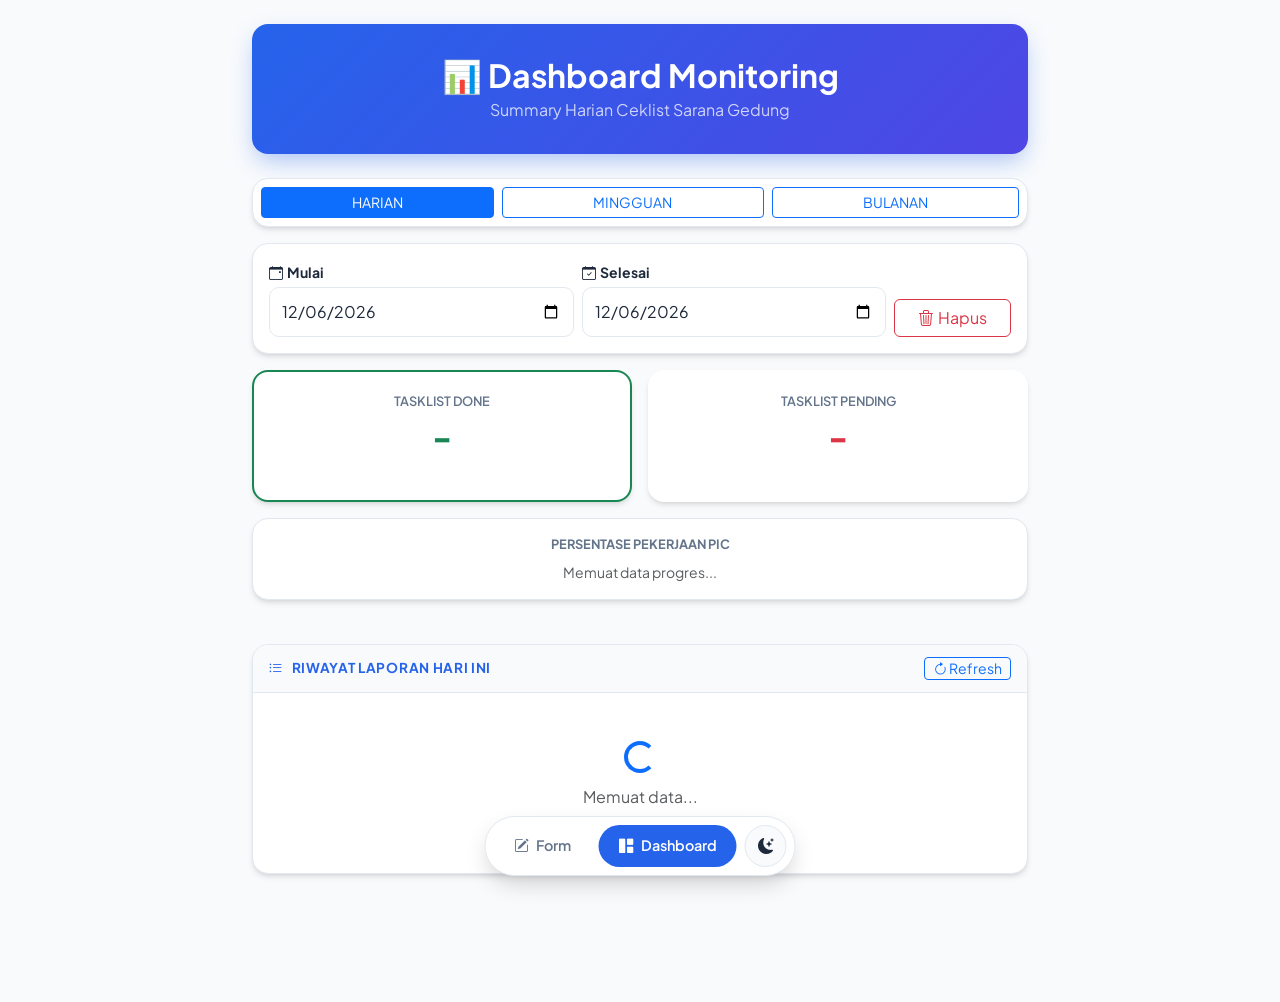
==== dashboard.html @ 46d4068c "Add files via upload" ====
<!DOCTYPE html>
<html lang="id">

<head>
    <base target="_top">
    <meta charset="UTF-8">
    <meta name="viewport" content="width=device-width, initial-scale=1.0">
    <title>Dashboard Monitoring</title>
    <link href="https://cdn.jsdelivr.net/npm/bootstrap@5.3.0/dist/css/bootstrap.min.css" rel="stylesheet">
    <link href="https://fonts.googleapis.com/css2?family=Plus+Jakarta+Sans:wght@400;500;600;700;800&display=swap"
        rel="stylesheet">
    <link rel="stylesheet" href="https://cdn.jsdelivr.net/npm/bootstrap-icons@1.11.1/font/bootstrap-icons.css">
    <script src="https://cdn.jsdelivr.net/npm/sweetalert2@11"></script>
    <style>
        :root {
            --primary: #2563eb;
            --primary-hover: #1d4ed8;
            --bg-body: #f8fafc;
            --bg-card: #ffffff;
            --text-main: #1e293b;
            --text-muted: #64748b;
            --border-color: #e2e8f0;
            --input-bg: #ffffff;
            --card-shadow: 0 4px 6px -1px rgb(0 0 0 / 0.1), 0 2px 4px -2px rgb(0 0 0 / 0.1);
        }

        [data-bs-theme="dark"] {
            --bg-body: #0f172a;
            --bg-card: #1e293b;
            --text-main: #f1f5f9;
            --text-muted: #94a3b8;
            --border-color: #334155;
            --input-bg: #0f172a;
        }

        body {
            background-color: var(--bg-body);
            color: var(--text-main);
            font-family: 'Plus Jakarta Sans', sans-serif;
            padding-bottom: 80px;
            transition: all 0.3s ease;
        }

        .container {
            max-width: 800px;
            margin-top: 24px;
        }

        .glass-card {
            background: var(--bg-card);
            border: 1px solid var(--border-color);
            border-radius: 16px;
            box-shadow: var(--card-shadow);
            margin-bottom: 20px;
            overflow: hidden;
            transition: transform 0.2s;
        }

        .app-header {
            padding: 32px 20px;
            text-align: center;
            background: linear-gradient(135deg, var(--primary), #4f46e5);
            color: white;
            border-radius: 16px;
            margin-bottom: 24px;
            box-shadow: 0 10px 25px -5px rgba(37, 99, 235, 0.4);
        }

        .section-header {
            background: var(--bg-body);
            padding: 12px 16px;
            font-weight: 700;
            border-bottom: 1px solid var(--border-color);
            color: var(--primary);
            font-size: 0.85rem;
            text-transform: uppercase;
            letter-spacing: 0.05em;
            display: flex;
            align-items: center;
            justify-content: space-between;
        }

        .form-control,
        .form-select {
            border-radius: 10px;
            padding: 12px;
            background-color: var(--input-bg);
            border-color: var(--border-color);
            color: var(--text-main);
        }

        .nav-floating {
            position: fixed;
            bottom: 24px;
            left: 50%;
            transform: translateX(-50%);
            background: var(--bg-card);
            border: 1px solid var(--border-color);
            padding: 8px;
            border-radius: 50px;
            display: flex;
            gap: 8px;
            box-shadow: 0 10px 25px -5px rgba(0, 0, 0, 0.2);
            z-index: 1000;
        }

        .nav-btn {
            padding: 10px 20px;
            border-radius: 40px;
            text-decoration: none;
            color: var(--text-muted);
            font-weight: 600;
            font-size: 0.9rem;
            display: flex;
            align-items: center;
            gap: 8px;
            transition: 0.3s;
        }

        .nav-btn.active {
            background: var(--primary);
            color: white;
        }

        .theme-switch-small {
            width: 42px;
            height: 42px;
            border-radius: 21px;
            background: var(--bg-body);
            border: 1px solid var(--border-color);
            color: var(--text-main);
            display: flex;
            align-items: center;
            justify-content: center;
            cursor: pointer;
        }

        .stat-card {
            padding: 20px;
            text-align: center;
        }

        .stat-value {
            font-size: 2rem;
            font-weight: 800;
            color: var(--primary);
        }

        .stat-label {
            font-size: 0.8rem;
            color: var(--text-muted);
            text-transform: uppercase;
            font-weight: 600;
        }

        .history-item {
            padding: 15px;
            border-bottom: 1px solid var(--border-color);
        }

        .history-item:last-child {
            border-bottom: none;
        }

        .img-thumbnail-custom {
            width: 60px;
            height: 60px;
            object-fit: cover;
            border-radius: 8px;
            cursor: pointer;
        }

        .badge-lokasi {
            padding: 4px 10px;
            border-radius: 20px;
            font-size: 0.75rem;
            background: rgba(37, 99, 235, 0.1);
            color: var(--primary);
            font-weight: 600;
        }
    </style>
</head>

<body data-bs-theme="light">

    <nav class="nav-floating">
        <a href="index.html" class="nav-btn"><i class="bi bi-pencil-square"></i> Form</a>
        <a href="dashboard.html" class="nav-btn active"><i class="bi bi-grid-1x2-fill"></i> Dashboard</a>
        <div class="theme-switch-small" onclick="toggleTheme()">
            <i id="themeIcon" class="bi bi-moon-stars-fill"></i>
        </div>
    </nav>

    <div class="container mb-5">
        <div class="app-header">
            <h2 class="fw-bold mb-1">📊 Dashboard Monitoring</h2>
            <p class="mb-0 opacity-75">Summary Harian Ceklist Sarana Gedung</p>
        </div>

        <input type="hidden" id="dashboardReportType" value="Harian">
        
        <!-- Dashboard Tabs -->
        <div class="glass-card mb-3">
            <div class="d-flex p-2 gap-2" id="dashboardTabs">
                <button type="button" class="btn btn-sm btn-primary flex-fill" onclick="setDashboardTab('Harian', this)">HARIAN</button>
                <button type="button" class="btn btn-sm btn-outline-primary flex-fill" onclick="setDashboardTab('Mingguan', this)">MINGGUAN</button>
                <button type="button" class="btn btn-sm btn-outline-primary flex-fill" onclick="setDashboardTab('Bulanan', this)">BULANAN</button>
            </div>
        </div>

        <!-- Date Filter Range -->
        <div class="glass-card mb-3 p-3">
            <div class="row g-2 align-items-end">
                <div class="col-6 col-md-5">
                    <label class="form-label small fw-bold mb-1"><i class="bi bi-calendar-event me-1"></i>Mulai</label>
                    <input type="date" id="filterStart" class="form-control" onchange="renderDashboard(globalDashboardData)">
                </div>
                <div class="col-6 col-md-5">
                    <label class="form-label small fw-bold mb-1"><i class="bi bi-calendar-check me-1"></i>Selesai</label>
                    <input type="date" id="filterEnd" class="form-control" onchange="renderDashboard(globalDashboardData)">
                </div>
                <div class="col-12 col-md-2">
                    <button class="btn btn-outline-danger w-100 mt-2 mt-md-0" onclick="clearDateFilter()">
                        <i class="bi bi-trash3 me-1"></i>Hapus
                    </button>
                </div>
            </div>
        </div>

        <!-- Summary Stats -->
        <div class="row g-3 mb-4">
            <div class="col-6">
                <div class="glass-card stat-card h-100" id="cardDone" style="cursor: pointer; border: 2px solid #198754; transition: 0.3s;" onclick="toggleView('done')">
                    <div class="stat-label">Tasklist Done</div>
                    <div class="stat-value text-success" id="statDone">-</div>
                </div>
            </div>
            <div class="col-6">
                <div class="glass-card stat-card h-100" id="cardPending" style="cursor: pointer; border: 2px solid transparent; transition: 0.3s;" onclick="toggleView('pending')">
                    <div class="stat-label">Tasklist Pending</div>
                    <div class="stat-value text-danger" id="statPending">-</div>
                </div>
            </div>
            <div class="col-12">
                <div class="glass-card p-3">
                    <div class="stat-label mb-2 fw-bold text-center">Persentase Pekerjaan PIC</div>
                    <div class="row text-center g-2" id="statProgressPic">
                        <!-- Akan diisi otomatis oleh JS -->
                        <div class="col-12 text-muted small">Memuat data progres...</div>
                    </div>
                </div>
            </div>
        </div>

        <!-- Filters & List -->
        <div class="glass-card">
            <div class="section-header">
                <span><i class="bi bi-list-ul me-2"></i>Riwayat Laporan Hari Ini</span>
                <button class="btn btn-sm btn-outline-primary py-0" onclick="loadDashboardData()"><i class="bi bi-arrow-clockwise"></i> Refresh</button>
            </div>
            <div id="loadingState" class="p-5 text-center">
                <div class="spinner-border text-primary" role="status"></div>
                <p class="mt-2 text-muted">Memuat data...</p>
            </div>
            <div id="emptyState" class="p-5 text-center d-none">
                <i class="bi bi-clipboard-x fs-1 text-muted"></i>
                <p class="mt-2 text-muted">Belum ada laporan hari ini.</p>
            </div>
            <div id="dashboardList" class="history-container">
                <!-- Data will be injected here -->
            </div>
        </div>
    </div>

    <!-- Fullscreen Image Modal -->
    <div class="modal fade" id="imageModal" tabindex="-1" aria-hidden="true">
        <div class="modal-dialog modal-dialog-centered modal-lg">
            <div class="modal-content bg-transparent border-0">
                <div class="modal-body p-0 position-relative">
                    <button type="button" class="btn-close btn-close-white position-absolute top-0 end-0 m-3"
                        data-bs-dismiss="modal" aria-label="Close"></button>
                    <img src="" id="modalImage" class="img-fluid rounded shadow-lg w-100">
                </div>
            </div>
        </div>
    </div>

    <script src="https://cdn.jsdelivr.net/npm/bootstrap@5.3.0/dist/js/bootstrap.bundle.min.js"></script>
    <script>
        // ⚠️ PASTIKAN URL API GAS INI SAMA SEPERTI DI INDEX.HTML
        const GAS_URL = 'https://script.google.com/macros/s/AKfycbyVLmibg1_19fs_PssRd2e1lHOgu863cFNKx98C824-VSGkGHSiMxyrMCWPIQASlbChXg/exec';

        // Theme Toggle
        function toggleTheme() {
            const body = document.body;
            const icon = document.getElementById('themeIcon');
            const isDark = body.getAttribute('data-bs-theme') === 'dark';
            body.setAttribute('data-bs-theme', isDark ? 'light' : 'dark');
            icon.className = isDark ? 'bi bi-moon-stars-fill' : 'bi bi-sun-fill';
            localStorage.setItem('theme', isDark ? 'light' : 'dark');
        }
        window.addEventListener('DOMContentLoaded', () => {
            const savedTheme = localStorage.getItem('theme') || 'light';
            document.body.setAttribute('data-bs-theme', savedTheme);
            const icon = document.getElementById('themeIcon');
            if (icon) icon.className = savedTheme === 'dark' ? 'bi bi-sun-fill' : 'bi bi-moon-stars-fill';
        });

        let globalDashboardData = [];
        let appConfig = null;
        let currentView = 'done';

        function toggleView(view) {
            currentView = view;
            if (view === 'done') {
                document.getElementById('cardDone').style.borderColor = '#198754';
                document.getElementById('cardPending').style.borderColor = 'transparent';
            } else {
                document.getElementById('cardDone').style.borderColor = 'transparent';
                document.getElementById('cardPending').style.borderColor = '#dc3545';
            }
            renderDashboard(globalDashboardData);
        }

        document.addEventListener('DOMContentLoaded', () => {
            // Set default filter to today for Harian tab
            const today = new Date().toISOString().split('T')[0];
            document.getElementById('filterStart').value = today;
            document.getElementById('filterEnd').value = today;
            
            loadAppConfig();
        });

        function loadAppConfig() {
            fetch(GAS_URL)
                .then(res => res.json())
                .then(config => {
                    appConfig = config;
                    // Update App Title jika ada di settings
                    if (config.settings && config.settings.app_title) {
                        document.querySelector('.app-header h2').innerHTML = `📊 ${config.settings.app_title} Dashboard`;
                    }
                    loadDashboardData();
                })
                .catch(err => {
                    Swal.fire('Error', 'Gagal memuat konfigurasi API', 'error');
                });
        }

        function setDashboardTab(type, btn) {
            document.getElementById('dashboardReportType').value = type;
            
            // Update UI Tabs
            const buttons = document.querySelectorAll('#dashboardTabs button');
            buttons.forEach(b => {
                b.classList.remove('btn-primary');
                b.classList.add('btn-outline-primary');
            });
            btn.classList.remove('btn-outline-primary');
            btn.classList.add('btn-primary');

            // Logic Default: jika ke Harian, balikkan ke hari ini. Jika ke Mingguan/Bulanan, kosongkan filter agar lihat semua.
            if (type === 'Harian') {
                const today = new Date().toISOString().split('T')[0];
                document.getElementById('filterStart').value = today;
                document.getElementById('filterEnd').value = today;
            } else {
                clearDateFilter();
            }

            renderDashboard(globalDashboardData);
        }

        function clearDateFilter() {
            document.getElementById('filterStart').value = '';
            document.getElementById('filterEnd').value = '';
            renderDashboard(globalDashboardData);
        }

        function loadDashboardData() {
            const list = document.getElementById('dashboardList');
            const loading = document.getElementById('loadingState');
            const empty = document.getElementById('emptyState');

            loading.classList.remove('d-none');
            list.innerHTML = '';
            empty.classList.add('d-none');

            fetch(GAS_URL, {
                method: "POST",
                body: JSON.stringify({ action: "dashboard" })
            })
            .then(res => res.json())
            .then(data => {
                globalDashboardData = data;
                renderDashboard(data);
            })
            .catch(err => {
                loading.classList.add('d-none');
                Swal.fire('Error', 'Gagal memuat data riwayat', 'error');
            });
        }

        function renderDashboard(data) {
            if (!appConfig) return; // Tunggu config dimuat

            const list = document.getElementById('dashboardList');
            const loading = document.getElementById('loadingState');
            const empty = document.getElementById('emptyState');
            const activeType = document.getElementById('dashboardReportType').value;
            const startDate = document.getElementById('filterStart').value;
            const endDate = document.getElementById('filterEnd').value;
            const historyTitle = document.querySelector('.section-header span');
            
            loading.classList.add('d-none');
            list.innerHTML = '';

            if (!data || data.length === 0) {
                empty.classList.remove('d-none');
                return;
            }

            // 1. Filter berdasarkan Tipe Laporan
            let filteredData = data.filter(row => {
                const rowType = row.reporttype || row.jenis_laporan || 'Harian';
                return rowType.toLowerCase() === activeType.toLowerCase();
            });

            // 2. Filter berdasarkan Range Tanggal
            if (startDate || endDate) {
                filteredData = filteredData.filter(row => {
                    const [d, m, y] = row.tanggal.split('/');
                    const rowDate = new Date(y, m - 1, d);
                    rowDate.setHours(0,0,0,0);

                    if (startDate) {
                        const start = new Date(startDate);
                        start.setHours(0,0,0,0);
                        if (rowDate < start) return false;
                    }
                    if (endDate) {
                        const end = new Date(endDate);
                        end.setHours(23,59,59,999);
                        if (rowDate > end) return false;
                    }
                    return true;
                });
            }

            // 3. Update Title UI
            if (activeType === 'Harian') {
                if (!startDate && !endDate) {
                     historyTitle.innerHTML = currentView === 'done' ? `<i class="bi bi-list-ul me-2"></i>Semua Riwayat Harian` : `<i class="bi bi-x-circle me-2"></i>Tugas Pending`;
                } else if (startDate === endDate && startDate !== '') {
                     historyTitle.innerHTML = currentView === 'done' ? `<i class="bi bi-list-ul me-2"></i>Laporan Hari ${startDate.split('-').reverse().join('/')}` : `<i class="bi bi-x-circle me-2"></i>Pending: ${startDate.split('-').reverse().join('/')}`;
                } else {
                     historyTitle.innerHTML = currentView === 'done' ? `<i class="bi bi-list-ul me-2"></i>Riwayat Harian (Filter)` : `<i class="bi bi-x-circle me-2"></i>Tugas Pending (Filter)`;
                }
            } else {
                historyTitle.innerHTML = currentView === 'done' ? `<i class="bi bi-list-ul me-2"></i>Riwayat ${activeType}` : `<i class="bi bi-x-circle me-2"></i>Pending ${activeType}`;
            }

            // 4. Hitung Tasklist Done, Pending, dan Progress PIC Dinamis
            const expectedTasks = appConfig.lokasi.map(l => ({ petugas: l.pic, ruangan: l.nama }));

            let pendingTasks = [];
            let statsPerPIC = {};

            // Inisialisasi stats untuk semua petugas dari appConfig
            appConfig.petugas.forEach(p => {
                statsPerPIC[p.nama] = { done: 0, target: 0 };
            });

            // Hitung Target Per PIC
            expectedTasks.forEach(task => {
                if (statsPerPIC[task.petugas]) {
                    statsPerPIC[task.petugas].target++;
                }
            });

            expectedTasks.forEach(task => {
                // Cari apakah sudah dikerjakan di rentang waktu/filter ini
                const isDone = filteredData.find(row => row.petugas === task.petugas && row.ruangan === task.ruangan);
                
                if (isDone) {
                    if (statsPerPIC[task.petugas]) statsPerPIC[task.petugas].done++;
                } else {
                    pendingTasks.push(task);
                }
            });

            // Update Summary Cards
            const totalDone = Object.values(statsPerPIC).reduce((sum, s) => sum + s.done, 0);
            document.getElementById('statDone').innerText = totalDone + " / " + expectedTasks.length;
            document.getElementById('statPending').innerText = pendingTasks.length;

            // Render Progres PIC Dinamis ke HTML
            const statProgressPic = document.getElementById('statProgressPic');
            statProgressPic.innerHTML = '';
            
            const petugasNames = Object.keys(statsPerPIC);
            petugasNames.forEach((name, idx) => {
                const stats = statsPerPIC[name];
                if (stats.target === 0) return; // Skip jika petugas tidak ada penugasan lokasi

                const prog = Math.round((stats.done / stats.target) * 100);
                const borderClass = idx < petugasNames.length - 1 ? 'border-end' : '';
                
                const col = document.createElement('div');
                col.className = `col-6 ${borderClass}`;
                col.innerHTML = `
                    <small class="d-block text-muted text-truncate" title="${name}">${name.split(' ')[0]}</small>
                    <span class="fs-5 fw-bold ${prog === 100 ? 'text-success' : 'text-warning'}">${prog}%</span>
                `;
                statProgressPic.appendChild(col);
            });

            // 5. Render List berdasarkan Mode (Done / Pending)
            list.innerHTML = '';

            if (currentView === 'done') {
                if (filteredData.length === 0) {
                    empty.classList.remove('d-none');
                    empty.innerHTML = `<i class="bi bi-clipboard-x fs-1 text-muted"></i><p class="mt-2 text-muted">Belum ada laporan selesai di filter ini.</p>`;
                    return;
                } else {
                    empty.classList.add('d-none');
                }

                filteredData.forEach((row, index) => {
                    const item = document.createElement('div');
                    item.className = 'history-item animate__animated animate__fadeIn';

                    let images = [];
                    Object.keys(row).forEach(key => {
                        const val = row[key];
                        if (typeof val === 'string' && val.includes('drive.google.com')) {
                            const links = val.split(',').map(s => s.trim());
                            links.forEach(link => {
                                if (link) {
                                    let cleanLink = link.replace('uc?id=', 'thumbnail?id=') + (link.includes('sz=') ? '' : '&sz=w500');
                                    images.push(cleanLink);
                                }
                            });
                        }
                    });

                    const reportType = row.jenis_laporan || row.reporttype || 'Harian';
                    
                    let rawProgress = row.progress !== undefined ? row.progress : 0;
                    let displayProgress = "";
                    let progressVal = 0;

                    if (typeof rawProgress === 'number') {
                        progressVal = rawProgress <= 1 ? Math.round(rawProgress * 100) : Math.round(rawProgress);
                        displayProgress = progressVal + "%";
                    } else {
                        progressVal = parseInt(rawProgress) || 0;
                        displayProgress = rawProgress.includes('%') ? rawProgress : rawProgress + "%";
                    }

                    const progressClass = progressVal >= 100 ? 'bg-success' : (progressVal > 0 ? 'bg-warning text-dark' : 'bg-secondary');
                    const badgeClass = reportType === 'Harian' ? 'bg-primary' : (reportType === 'Mingguan' ? 'bg-success' : 'bg-warning text-dark');

                    const imgHTML = images.length > 0
                        ? images.map(img => `<img src="${img}" class="img-thumbnail-custom" onclick="viewImage('${img}')" onerror="this.style.display='none'">`).join('')
                        : '<small class="text-muted italic">Tidak ada foto</small>';

                    item.innerHTML = `
                <div class="d-flex justify-content-between align-items-start mb-2">
                  <div>
                    <div class="d-flex gap-2 mb-2">
                      <span class="badge ${badgeClass}" style="font-size: 0.65rem;">${reportType.toUpperCase()}</span>
                      <span class="badge-lokasi d-inline-block">${row.ruangan || 'Unknown'}</span>
                    </div>
                    <h6 class="mb-0 fw-bold">${row.petugas || 'Anonim'}</h6>
                    <small class="text-muted"><i class="bi bi-clock me-1"></i>${row.timestamp} - ${row.tanggal}</small>
                  </div>
                  <div class="text-end">
                     <span class="badge ${progressClass} border rounded-pill" style="font-size: 0.7rem;">${progressVal >= 100 ? 'Selesai' : 'Progress: ' + displayProgress}</span>
                     <button type="button" class="d-block mt-2 btn btn-sm btn-outline-primary py-0 px-2" style="font-size:0.75rem;" onclick="togglePhoto(${index})">
                       <i class="bi bi-images me-1"></i>Lihat Foto
                     </button>
                  </div>
                </div>
                <div id="img-container-${index}" class="image-scroller-wrapper d-none mt-3">
                    <hr class="mt-0 mb-2 opacity-25">
                    <div class="image-scroller d-flex gap-2 overflow-auto pb-2">
                      ${imgHTML}
                    </div>
                </div>
              `;
                    list.appendChild(item);
                });

            } else if (currentView === 'pending') {
                if (pendingTasks.length === 0) {
                    empty.classList.remove('d-none');
                    empty.innerHTML = `<i class="bi bi-check-circle-fill fs-1 text-success"></i><p class="mt-2 text-muted fw-bold">Semua tasklist sudah dikerjakan!</p>`;
                    return;
                } else {
                    empty.classList.add('d-none');
                }

                pendingTasks.forEach(task => {
                   const item = document.createElement('div');
                   item.className = 'history-item animate__animated animate__fadeIn opacity-75';
                   item.innerHTML = `
                    <div class="d-flex justify-content-between align-items-center">
                      <div>
                        <h6 class="mb-1 fw-bold text-danger"><i class="bi bi-x-circle me-1"></i> Belum Dikerjakan</h6>
                        <small class="text-muted d-block"><i class="bi bi-person me-2"></i>${task.petugas}</small>
                        <small class="text-muted d-block mt-1"><i class="bi bi-geo-alt me-2"></i>${task.ruangan}</small>
                      </div>
                      <span class="badge bg-secondary">Pending</span>
                    </div>
                   `;
                   list.appendChild(item);
                });
            }
        }

        function togglePhoto(index) {
            const imgContainer = document.getElementById('img-container-' + index);
            if (!imgContainer) return;
            const isHidden = imgContainer.classList.contains('d-none');
            document.querySelectorAll('.image-scroller-wrapper').forEach(el => el.classList.add('d-none'));
            if (isHidden) imgContainer.classList.remove('d-none');
        }

        function viewImage(url) {
            const modalImg = document.getElementById('modalImage');
            modalImg.src = url;
            const modal = new bootstrap.Modal(document.getElementById('imageModal'));
            modal.show();
        }
    </script>
</body>

</html>
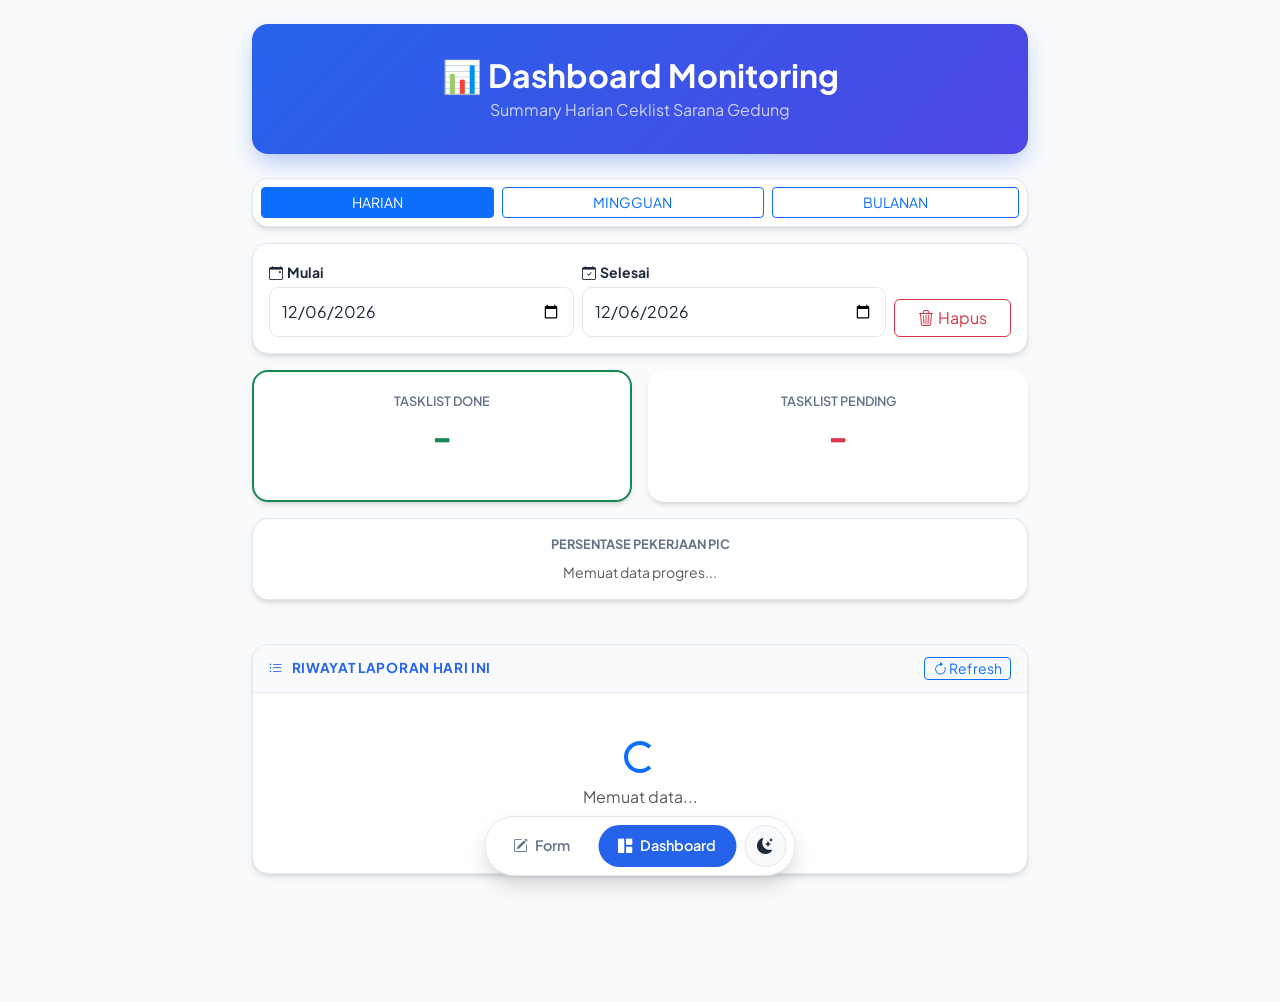
==== commit 69bea620: "Update dashboard.html" ====
--- a/dashboard.html
+++ b/dashboard.html
@@ -198,13 +198,16 @@
         </div>
 
         <input type="hidden" id="dashboardReportType" value="Harian">
-        
+
         <!-- Dashboard Tabs -->
         <div class="glass-card mb-3">
             <div class="d-flex p-2 gap-2" id="dashboardTabs">
-                <button type="button" class="btn btn-sm btn-primary flex-fill" onclick="setDashboardTab('Harian', this)">HARIAN</button>
-                <button type="button" class="btn btn-sm btn-outline-primary flex-fill" onclick="setDashboardTab('Mingguan', this)">MINGGUAN</button>
-                <button type="button" class="btn btn-sm btn-outline-primary flex-fill" onclick="setDashboardTab('Bulanan', this)">BULANAN</button>
+                <button type="button" class="btn btn-sm btn-primary flex-fill"
+                    onclick="setDashboardTab('Harian', this)">HARIAN</button>
+                <button type="button" class="btn btn-sm btn-outline-primary flex-fill"
+                    onclick="setDashboardTab('Mingguan', this)">MINGGUAN</button>
+                <button type="button" class="btn btn-sm btn-outline-primary flex-fill"
+                    onclick="setDashboardTab('Bulanan', this)">BULANAN</button>
             </div>
         </div>
 
@@ -213,11 +216,14 @@
             <div class="row g-2 align-items-end">
                 <div class="col-6 col-md-5">
                     <label class="form-label small fw-bold mb-1"><i class="bi bi-calendar-event me-1"></i>Mulai</label>
-                    <input type="date" id="filterStart" class="form-control" onchange="renderDashboard(globalDashboardData)">
+                    <input type="date" id="filterStart" class="form-control"
+                        onchange="renderDashboard(globalDashboardData)">
                 </div>
                 <div class="col-6 col-md-5">
-                    <label class="form-label small fw-bold mb-1"><i class="bi bi-calendar-check me-1"></i>Selesai</label>
-                    <input type="date" id="filterEnd" class="form-control" onchange="renderDashboard(globalDashboardData)">
+                    <label class="form-label small fw-bold mb-1"><i
+                            class="bi bi-calendar-check me-1"></i>Selesai</label>
+                    <input type="date" id="filterEnd" class="form-control"
+                        onchange="renderDashboard(globalDashboardData)">
                 </div>
                 <div class="col-12 col-md-2">
                     <button class="btn btn-outline-danger w-100 mt-2 mt-md-0" onclick="clearDateFilter()">
@@ -230,13 +236,16 @@
         <!-- Summary Stats -->
         <div class="row g-3 mb-4">
             <div class="col-6">
-                <div class="glass-card stat-card h-100" id="cardDone" style="cursor: pointer; border: 2px solid #198754; transition: 0.3s;" onclick="toggleView('done')">
+                <div class="glass-card stat-card h-100" id="cardDone"
+                    style="cursor: pointer; border: 2px solid #198754; transition: 0.3s;" onclick="toggleView('done')">
                     <div class="stat-label">Tasklist Done</div>
                     <div class="stat-value text-success" id="statDone">-</div>
                 </div>
             </div>
             <div class="col-6">
-                <div class="glass-card stat-card h-100" id="cardPending" style="cursor: pointer; border: 2px solid transparent; transition: 0.3s;" onclick="toggleView('pending')">
+                <div class="glass-card stat-card h-100" id="cardPending"
+                    style="cursor: pointer; border: 2px solid transparent; transition: 0.3s;"
+                    onclick="toggleView('pending')">
                     <div class="stat-label">Tasklist Pending</div>
                     <div class="stat-value text-danger" id="statPending">-</div>
                 </div>
@@ -256,7 +265,8 @@
         <div class="glass-card">
             <div class="section-header">
                 <span><i class="bi bi-list-ul me-2"></i>Riwayat Laporan Hari Ini</span>
-                <button class="btn btn-sm btn-outline-primary py-0" onclick="loadDashboardData()"><i class="bi bi-arrow-clockwise"></i> Refresh</button>
+                <button class="btn btn-sm btn-outline-primary py-0" onclick="loadDashboardData()"><i
+                        class="bi bi-arrow-clockwise"></i> Refresh</button>
             </div>
             <div id="loadingState" class="p-5 text-center">
                 <div class="spinner-border text-primary" role="status"></div>
@@ -288,7 +298,7 @@
     <script src="https://cdn.jsdelivr.net/npm/bootstrap@5.3.0/dist/js/bootstrap.bundle.min.js"></script>
     <script>
         // ⚠️ PASTIKAN URL API GAS INI SAMA SEPERTI DI INDEX.HTML
-        const GAS_URL = 'https://script.google.com/macros/s/AKfycbyVLmibg1_19fs_PssRd2e1lHOgu863cFNKx98C824-VSGkGHSiMxyrMCWPIQASlbChXg/exec';
+        const GAS_URL = 'https://script.google.com/macros/s/AKfycbxVkOQUzLSsglhOoIzRaIQt_mGJrAckvHP7NlRK_ZNZfRPFyzL4JYek56rkpo_h37ATrg/exec';
 
         // Theme Toggle
         function toggleTheme() {
@@ -327,7 +337,7 @@
             const today = new Date().toISOString().split('T')[0];
             document.getElementById('filterStart').value = today;
             document.getElementById('filterEnd').value = today;
-            
+
             loadAppConfig();
         });
 
@@ -349,7 +359,7 @@
 
         function setDashboardTab(type, btn) {
             document.getElementById('dashboardReportType').value = type;
-            
+
             // Update UI Tabs
             const buttons = document.querySelectorAll('#dashboardTabs button');
             buttons.forEach(b => {
@@ -390,15 +400,15 @@
                 method: "POST",
                 body: JSON.stringify({ action: "dashboard" })
             })
-            .then(res => res.json())
-            .then(data => {
-                globalDashboardData = data;
-                renderDashboard(data);
-            })
-            .catch(err => {
-                loading.classList.add('d-none');
-                Swal.fire('Error', 'Gagal memuat data riwayat', 'error');
-            });
+                .then(res => res.json())
+                .then(data => {
+                    globalDashboardData = data;
+                    renderDashboard(data);
+                })
+                .catch(err => {
+                    loading.classList.add('d-none');
+                    Swal.fire('Error', 'Gagal memuat data riwayat', 'error');
+                });
         }
 
         function renderDashboard(data) {
@@ -411,7 +421,7 @@
             const startDate = document.getElementById('filterStart').value;
             const endDate = document.getElementById('filterEnd').value;
             const historyTitle = document.querySelector('.section-header span');
-            
+
             loading.classList.add('d-none');
             list.innerHTML = '';
 
@@ -431,16 +441,16 @@
                 filteredData = filteredData.filter(row => {
                     const [d, m, y] = row.tanggal.split('/');
                     const rowDate = new Date(y, m - 1, d);
-                    rowDate.setHours(0,0,0,0);
+                    rowDate.setHours(0, 0, 0, 0);
 
                     if (startDate) {
                         const start = new Date(startDate);
-                        start.setHours(0,0,0,0);
+                        start.setHours(0, 0, 0, 0);
                         if (rowDate < start) return false;
                     }
                     if (endDate) {
                         const end = new Date(endDate);
-                        end.setHours(23,59,59,999);
+                        end.setHours(23, 59, 59, 999);
                         if (rowDate > end) return false;
                     }
                     return true;
@@ -450,11 +460,11 @@
             // 3. Update Title UI
             if (activeType === 'Harian') {
                 if (!startDate && !endDate) {
-                     historyTitle.innerHTML = currentView === 'done' ? `<i class="bi bi-list-ul me-2"></i>Semua Riwayat Harian` : `<i class="bi bi-x-circle me-2"></i>Tugas Pending`;
+                    historyTitle.innerHTML = currentView === 'done' ? `<i class="bi bi-list-ul me-2"></i>Semua Riwayat Harian` : `<i class="bi bi-x-circle me-2"></i>Tugas Pending`;
                 } else if (startDate === endDate && startDate !== '') {
-                     historyTitle.innerHTML = currentView === 'done' ? `<i class="bi bi-list-ul me-2"></i>Laporan Hari ${startDate.split('-').reverse().join('/')}` : `<i class="bi bi-x-circle me-2"></i>Pending: ${startDate.split('-').reverse().join('/')}`;
+                    historyTitle.innerHTML = currentView === 'done' ? `<i class="bi bi-list-ul me-2"></i>Laporan Hari ${startDate.split('-').reverse().join('/')}` : `<i class="bi bi-x-circle me-2"></i>Pending: ${startDate.split('-').reverse().join('/')}`;
                 } else {
-                     historyTitle.innerHTML = currentView === 'done' ? `<i class="bi bi-list-ul me-2"></i>Riwayat Harian (Filter)` : `<i class="bi bi-x-circle me-2"></i>Tugas Pending (Filter)`;
+                    historyTitle.innerHTML = currentView === 'done' ? `<i class="bi bi-list-ul me-2"></i>Riwayat Harian (Filter)` : `<i class="bi bi-x-circle me-2"></i>Tugas Pending (Filter)`;
                 }
             } else {
                 historyTitle.innerHTML = currentView === 'done' ? `<i class="bi bi-list-ul me-2"></i>Riwayat ${activeType}` : `<i class="bi bi-x-circle me-2"></i>Pending ${activeType}`;
@@ -481,7 +491,7 @@
             expectedTasks.forEach(task => {
                 // Cari apakah sudah dikerjakan di rentang waktu/filter ini
                 const isDone = filteredData.find(row => row.petugas === task.petugas && row.ruangan === task.ruangan);
-                
+
                 if (isDone) {
                     if (statsPerPIC[task.petugas]) statsPerPIC[task.petugas].done++;
                 } else {
@@ -497,7 +507,7 @@
             // Render Progres PIC Dinamis ke HTML
             const statProgressPic = document.getElementById('statProgressPic');
             statProgressPic.innerHTML = '';
-            
+
             const petugasNames = Object.keys(statsPerPIC);
             petugasNames.forEach((name, idx) => {
                 const stats = statsPerPIC[name];
@@ -505,7 +515,7 @@
 
                 const prog = Math.round((stats.done / stats.target) * 100);
                 const borderClass = idx < petugasNames.length - 1 ? 'border-end' : '';
-                
+
                 const col = document.createElement('div');
                 col.className = `col-6 ${borderClass}`;
                 col.innerHTML = `
@@ -546,7 +556,7 @@
                     });
 
                     const reportType = row.jenis_laporan || row.reporttype || 'Harian';
-                    
+
                     let rawProgress = row.progress !== undefined ? row.progress : 0;
                     let displayProgress = "";
                     let progressVal = 0;
@@ -603,9 +613,9 @@
                 }
 
                 pendingTasks.forEach(task => {
-                   const item = document.createElement('div');
-                   item.className = 'history-item animate__animated animate__fadeIn opacity-75';
-                   item.innerHTML = `
+                    const item = document.createElement('div');
+                    item.className = 'history-item animate__animated animate__fadeIn opacity-75';
+                    item.innerHTML = `
                     <div class="d-flex justify-content-between align-items-center">
                       <div>
                         <h6 class="mb-1 fw-bold text-danger"><i class="bi bi-x-circle me-1"></i> Belum Dikerjakan</h6>
@@ -615,7 +625,7 @@
                       <span class="badge bg-secondary">Pending</span>
                     </div>
                    `;
-                   list.appendChild(item);
+                    list.appendChild(item);
                 });
             }
         }
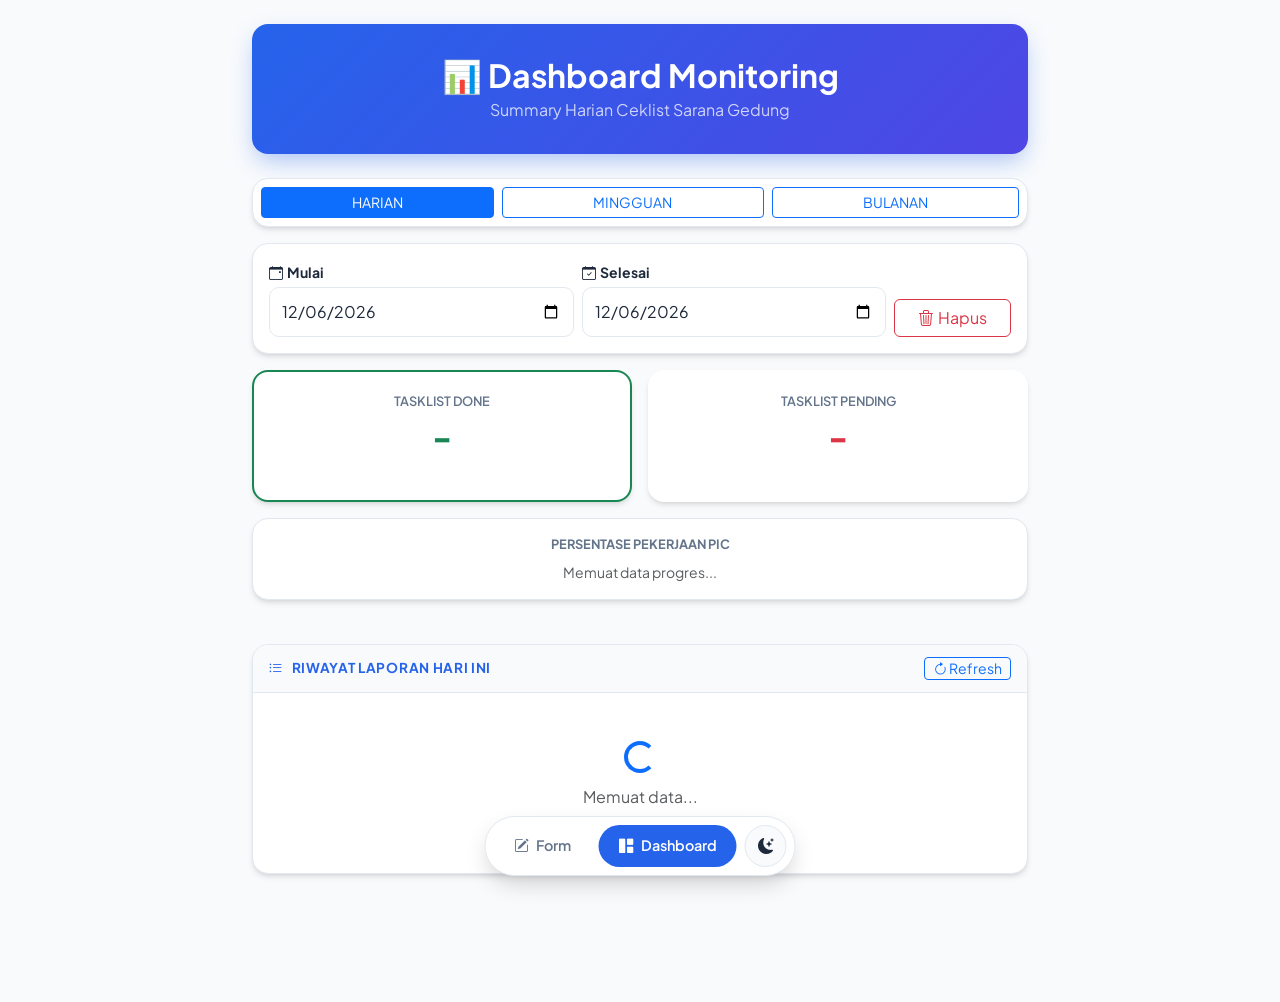
==== commit 9269aa4c: "Add files via upload" ====
--- a/dashboard.html
+++ b/dashboard.html
@@ -300,6 +300,101 @@
         // ⚠️ PASTIKAN URL API GAS INI SAMA SEPERTI DI INDEX.HTML
         const GAS_URL = 'https://script.google.com/macros/s/AKfycbxVkOQUzLSsglhOoIzRaIQt_mGJrAckvHP7NlRK_ZNZfRPFyzL4JYek56rkpo_h37ATrg/exec';
 
+        // Helper untuk mendapatkan tanggal lokal perangkat format YYYY-MM-DD
+        function getLocalDateISO() {
+            const d = new Date();
+            const year = d.getFullYear();
+            const month = String(d.getMonth() + 1).padStart(2, '0');
+            const day = String(d.getDate()).padStart(2, '0');
+            return `${year}-${month}-${day}`;
+        }
+
+        // Helper parser tanggal yang robust (support DD/MM/YYYY, YYYY-MM-DD, DD-MM-YYYY, dengan/tanpa waktu)
+        function parseCustomDate(dateStr) {
+            if (!dateStr) return null;
+            if (dateStr instanceof Date) return isNaN(dateStr.getTime()) ? null : dateStr;
+            const str = String(dateStr).trim();
+            if (!str) return null;
+
+            // Format YYYY-MM-DD atau YYYY/MM/DD
+            if (/^\d{4}[-/]\d{1,2}[-/]\d{1,2}/.test(str)) {
+                const parts = str.split(/[-/]/);
+                const dayStr = parts[2].split(' ')[0];
+                return new Date(parseInt(parts[0]), parseInt(parts[1]) - 1, parseInt(dayStr));
+            }
+            // Format DD/MM/YYYY atau DD-MM-YYYY
+            const match = str.match(/^(\d{1,2})[-/](\d{1,2})[-/](\d{4})/);
+            if (match) {
+                return new Date(parseInt(match[3]), parseInt(match[2]) - 1, parseInt(match[1]));
+            }
+            const d = new Date(str);
+            return isNaN(d.getTime()) ? null : d;
+        }
+
+        // Helper ekstrak URL thumbnail Google Drive secara akurat
+        function getGoogleDriveThumbnail(url) {
+            if (!url || typeof url !== 'string') return '';
+            const trimmed = url.trim();
+            if (!trimmed) return '';
+
+            let fileId = null;
+            const idMatch = trimmed.match(/[?&]id=([a-zA-Z0-9_-]+)/);
+            if (idMatch) {
+                fileId = idMatch[1];
+            } else {
+                const dMatch = trimmed.match(/\/d\/([a-zA-Z0-9_-]+)/);
+                if (dMatch) {
+                    fileId = dMatch[1];
+                }
+            }
+
+            if (fileId) {
+                return `https://drive.google.com/thumbnail?id=${fileId}&sz=w500`;
+            }
+            return trimmed;
+        }
+
+        // Helper untuk fetch JSON aman yang menangkap error HTML dari Google Apps Script dengan Retry Otomatis
+        async function safeFetchJson(url, options = {}, retries = 2) {
+            let lastError = null;
+            for (let attempt = 0; attempt <= retries; attempt++) {
+                try {
+                    const fetchOptions = { ...options };
+                    if (fetchOptions.method === 'POST' && typeof fetchOptions.body === 'string') {
+                        fetchOptions.headers = fetchOptions.headers || {};
+                        if (!fetchOptions.headers['Content-Type']) {
+                            fetchOptions.headers['Content-Type'] = 'text/plain;charset=utf-8';
+                        }
+                    }
+                    const response = await fetch(url, fetchOptions);
+                    const text = await response.text();
+                    try {
+                        return JSON.parse(text);
+                    } catch (jsonErr) {
+                        console.error("Non-JSON response from server:", text);
+                        if (text.includes('<!DOCTYPE') || text.includes('<html')) {
+                            if (text.includes('Halaman Tidak Ditemukan') || text.includes('tidak dapat membuka file')) {
+                                throw new Error("Google Apps Script di server belum memiliki doPost() atau belum di-update ke Versi Baru (New Version). Pastikan salin kode code_github.gs ke Apps Script lalu klik Deploy > Manage Deployments > Edit (ikon pensil) > Version: NEW VERSION > Deploy.");
+                            } else if (text.includes('ServiceLogin') || text.includes('accounts.google.com')) {
+                                throw new Error("Akses Web App Apps Script ditolak. Ubah Siapa yang Memiliki Akses (Who has access) menjadi 'Anyone' (Siapa Saja).");
+                            }
+                            throw new Error("Server Apps Script mengembalikan halaman HTML/Error bukannya JSON. Periksa log eksekusi Apps Script Anda.");
+                        }
+                        throw new Error("Format respons server tidak valid: " + jsonErr.message);
+                    }
+                } catch (err) {
+                    lastError = err;
+                    if (attempt < retries && !err.message.includes('New Version') && !err.message.includes('Anyone')) {
+                        console.warn(`Retry attempt ${attempt + 1}/${retries}...`);
+                        await new Promise(r => setTimeout(r, 1000 * (attempt + 1)));
+                    } else {
+                        throw err;
+                    }
+                }
+            }
+            throw lastError;
+        }
+
         // Theme Toggle
         function toggleTheme() {
             const body = document.body;
@@ -333,8 +428,8 @@
         }
 
         document.addEventListener('DOMContentLoaded', () => {
-            // Set default filter to today for Harian tab
-            const today = new Date().toISOString().split('T')[0];
+            // Set default filter to today using local timezone
+            const today = getLocalDateISO();
             document.getElementById('filterStart').value = today;
             document.getElementById('filterEnd').value = today;
 
@@ -342,18 +437,17 @@
         });
 
         function loadAppConfig() {
-            fetch(GAS_URL)
-                .then(res => res.json())
+            safeFetchJson(GAS_URL)
                 .then(config => {
                     appConfig = config;
                     // Update App Title jika ada di settings
-                    if (config.settings && config.settings.app_title) {
+                    if (config && config.settings && config.settings.app_title) {
                         document.querySelector('.app-header h2').innerHTML = `📊 ${config.settings.app_title} Dashboard`;
                     }
                     loadDashboardData();
                 })
                 .catch(err => {
-                    Swal.fire('Error', 'Gagal memuat konfigurasi API', 'error');
+                    Swal.fire('Error', err.message || 'Gagal memuat konfigurasi API', 'error');
                 });
         }
 
@@ -371,7 +465,7 @@
 
             // Logic Default: jika ke Harian, balikkan ke hari ini. Jika ke Mingguan/Bulanan, kosongkan filter agar lihat semua.
             if (type === 'Harian') {
-                const today = new Date().toISOString().split('T')[0];
+                const today = getLocalDateISO();
                 document.getElementById('filterStart').value = today;
                 document.getElementById('filterEnd').value = today;
             } else {
@@ -396,18 +490,22 @@
             list.innerHTML = '';
             empty.classList.add('d-none');
 
-            fetch(GAS_URL, {
+            safeFetchJson(GAS_URL, {
                 method: "POST",
                 body: JSON.stringify({ action: "dashboard" })
             })
-                .then(res => res.json())
                 .then(data => {
-                    globalDashboardData = data;
-                    renderDashboard(data);
+                    if (!Array.isArray(data)) {
+                        console.warn("Invalid data structure from API:", data);
+                        globalDashboardData = [];
+                    } else {
+                        globalDashboardData = data;
+                    }
+                    renderDashboard(globalDashboardData);
                 })
                 .catch(err => {
                     loading.classList.add('d-none');
-                    Swal.fire('Error', 'Gagal memuat data riwayat', 'error');
+                    Swal.fire('Error', err.message || 'Gagal memuat data riwayat', 'error');
                 });
         }
 
@@ -425,7 +523,7 @@
             loading.classList.add('d-none');
             list.innerHTML = '';
 
-            if (!data || data.length === 0) {
+            if (!Array.isArray(data) || data.length === 0) {
                 empty.classList.remove('d-none');
                 return;
             }
@@ -436,22 +534,26 @@
                 return rowType.toLowerCase() === activeType.toLowerCase();
             });
 
-            // 2. Filter berdasarkan Range Tanggal
+            // 2. Filter berdasarkan Range Tanggal (dengan parser tanggal robust)
             if (startDate || endDate) {
                 filteredData = filteredData.filter(row => {
-                    const [d, m, y] = row.tanggal.split('/');
-                    const rowDate = new Date(y, m - 1, d);
+                    const rowDate = parseCustomDate(row.tanggal);
+                    if (!rowDate) return true; // Jika tanggal tidak valid, jangan difilter keluar
                     rowDate.setHours(0, 0, 0, 0);
 
                     if (startDate) {
-                        const start = new Date(startDate);
-                        start.setHours(0, 0, 0, 0);
-                        if (rowDate < start) return false;
+                        const start = parseCustomDate(startDate);
+                        if (start) {
+                            start.setHours(0, 0, 0, 0);
+                            if (rowDate < start) return false;
+                        }
                     }
                     if (endDate) {
-                        const end = new Date(endDate);
-                        end.setHours(23, 59, 59, 999);
-                        if (rowDate > end) return false;
+                        const end = parseCustomDate(endDate);
+                        if (end) {
+                            end.setHours(23, 59, 59, 999);
+                            if (rowDate > end) return false;
+                        }
                     }
                     return true;
                 });
@@ -471,15 +573,17 @@
             }
 
             // 4. Hitung Tasklist Done, Pending, dan Progress PIC Dinamis
-            const expectedTasks = appConfig.lokasi.map(l => ({ petugas: l.pic, ruangan: l.nama }));
+            const expectedTasks = appConfig.lokasi ? appConfig.lokasi.map(l => ({ petugas: l.pic, ruangan: l.nama })) : [];
 
             let pendingTasks = [];
             let statsPerPIC = {};
 
             // Inisialisasi stats untuk semua petugas dari appConfig
-            appConfig.petugas.forEach(p => {
-                statsPerPIC[p.nama] = { done: 0, target: 0 };
-            });
+            if (appConfig.petugas && Array.isArray(appConfig.petugas)) {
+                appConfig.petugas.forEach(p => {
+                    statsPerPIC[p.nama] = { done: 0, target: 0 };
+                });
+            }
 
             // Hitung Target Per PIC
             expectedTasks.forEach(task => {
@@ -489,8 +593,8 @@
             });
 
             expectedTasks.forEach(task => {
-                // Cari apakah sudah dikerjakan di rentang waktu/filter ini
-                const isDone = filteredData.find(row => row.petugas === task.petugas && row.ruangan === task.ruangan);
+                // Cari apakah lokasi/ruangan ini sudah dikerjakan oleh siapapun
+                const isDone = filteredData.find(row => row.ruangan === task.ruangan);
 
                 if (isDone) {
                     if (statsPerPIC[task.petugas]) statsPerPIC[task.petugas].done++;
@@ -514,13 +618,13 @@
                 if (stats.target === 0) return; // Skip jika petugas tidak ada penugasan lokasi
 
                 const prog = Math.round((stats.done / stats.target) * 100);
-                const borderClass = idx < petugasNames.length - 1 ? 'border-end' : '';
-
                 const col = document.createElement('div');
-                col.className = `col-6 ${borderClass}`;
+                col.className = `col-6 col-sm-4 col-md-3 p-2`;
                 col.innerHTML = `
-                    <small class="d-block text-muted text-truncate" title="${name}">${name.split(' ')[0]}</small>
-                    <span class="fs-5 fw-bold ${prog === 100 ? 'text-success' : 'text-warning'}">${prog}%</span>
+                    <div class="border rounded p-2 text-center h-100">
+                        <small class="d-block text-muted text-truncate" title="${name}">${name.split(' ')[0]}</small>
+                        <span class="fs-5 fw-bold ${prog === 100 ? 'text-success' : 'text-warning'}">${prog}%</span>
+                    </div>
                 `;
                 statProgressPic.appendChild(col);
             });
@@ -544,12 +648,12 @@
                     let images = [];
                     Object.keys(row).forEach(key => {
                         const val = row[key];
-                        if (typeof val === 'string' && val.includes('drive.google.com')) {
+                        if (typeof val === 'string' && (val.includes('drive.google.com') || val.includes('googleusercontent.com') || val.startsWith('http'))) {
                             const links = val.split(',').map(s => s.trim());
                             links.forEach(link => {
                                 if (link) {
-                                    let cleanLink = link.replace('uc?id=', 'thumbnail?id=') + (link.includes('sz=') ? '' : '&sz=w500');
-                                    images.push(cleanLink);
+                                    let cleanLink = getGoogleDriveThumbnail(link);
+                                    if (cleanLink) images.push(cleanLink);
                                 }
                             });
                         }
@@ -557,15 +661,15 @@
 
                     const reportType = row.jenis_laporan || row.reporttype || 'Harian';
 
-                    let rawProgress = row.progress !== undefined ? row.progress : 0;
+                    let rawProgress = row.progress !== undefined ? row.progress : 1;
                     let displayProgress = "";
-                    let progressVal = 0;
+                    let progressVal = 100;
 
                     if (typeof rawProgress === 'number') {
                         progressVal = rawProgress <= 1 ? Math.round(rawProgress * 100) : Math.round(rawProgress);
                         displayProgress = progressVal + "%";
-                    } else {
-                        progressVal = parseInt(rawProgress) || 0;
+                    } else if (typeof rawProgress === 'string') {
+                        progressVal = parseInt(rawProgress) || 100;
                         displayProgress = rawProgress.includes('%') ? rawProgress : rawProgress + "%";
                     }
 
@@ -575,6 +679,8 @@
                     const imgHTML = images.length > 0
                         ? images.map(img => `<img src="${img}" class="img-thumbnail-custom" onclick="viewImage('${img}')" onerror="this.style.display='none'">`).join('')
                         : '<small class="text-muted italic">Tidak ada foto</small>';
+
+                    const timeStampText = (row.timestamp || '') + (row.timestamp && row.tanggal ? ' - ' : '') + (row.tanggal || '');
 
                     item.innerHTML = `
                 <div class="d-flex justify-content-between align-items-start mb-2">
@@ -584,7 +690,7 @@
                       <span class="badge-lokasi d-inline-block">${row.ruangan || 'Unknown'}</span>
                     </div>
                     <h6 class="mb-0 fw-bold">${row.petugas || 'Anonim'}</h6>
-                    <small class="text-muted"><i class="bi bi-clock me-1"></i>${row.timestamp} - ${row.tanggal}</small>
+                    <small class="text-muted"><i class="bi bi-clock me-1"></i>${timeStampText || 'Tanpa Waktu'}</small>
                   </div>
                   <div class="text-end">
                      <span class="badge ${progressClass} border rounded-pill" style="font-size: 0.7rem;">${progressVal >= 100 ? 'Selesai' : 'Progress: ' + displayProgress}</span>
@@ -619,8 +725,8 @@
                     <div class="d-flex justify-content-between align-items-center">
                       <div>
                         <h6 class="mb-1 fw-bold text-danger"><i class="bi bi-x-circle me-1"></i> Belum Dikerjakan</h6>
-                        <small class="text-muted d-block"><i class="bi bi-person me-2"></i>${task.petugas}</small>
-                        <small class="text-muted d-block mt-1"><i class="bi bi-geo-alt me-2"></i>${task.ruangan}</small>
+                        <small class="text-muted d-block"><i class="bi bi-person me-2"></i>PIC: ${task.petugas}</small>
+                        <small class="text-muted d-block mt-1"><i class="bi bi-geo-alt me-2"></i>Lokasi: ${task.ruangan}</small>
                       </div>
                       <span class="badge bg-secondary">Pending</span>
                     </div>
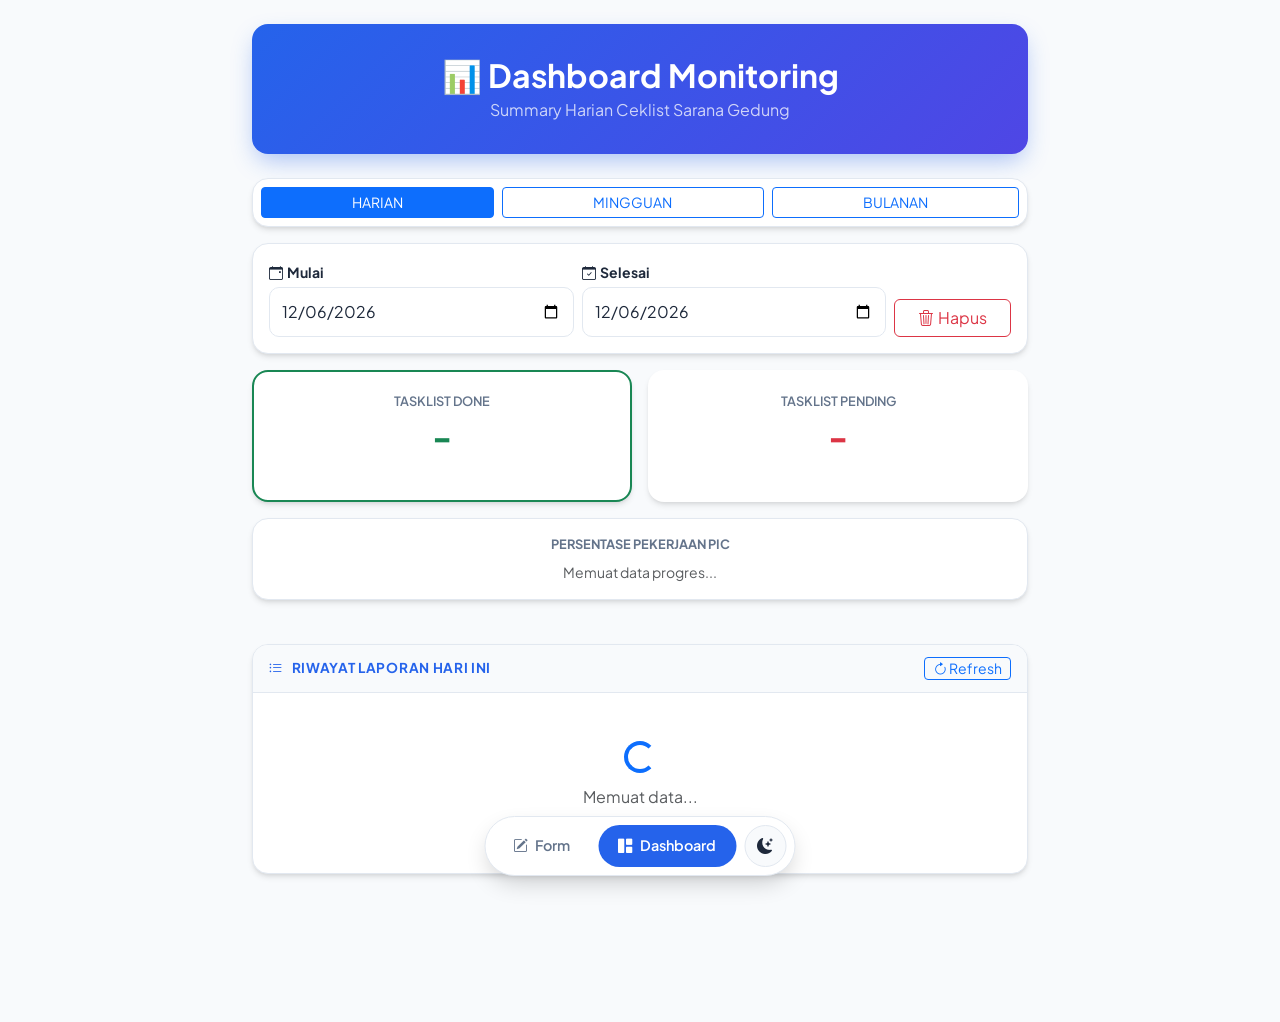
==== commit 67088b7d: "feat: UI/UX Pro Max enhancements, DRY refactoring, and dynamic status filter" ====
--- a/dashboard.html
+++ b/dashboard.html
@@ -10,131 +10,10 @@
     <link href="https://fonts.googleapis.com/css2?family=Plus+Jakarta+Sans:wght@400;500;600;700;800&display=swap"
         rel="stylesheet">
     <link rel="stylesheet" href="https://cdn.jsdelivr.net/npm/bootstrap-icons@1.11.1/font/bootstrap-icons.css">
+    <link rel="stylesheet" href="style.css">
     <script src="https://cdn.jsdelivr.net/npm/sweetalert2@11"></script>
+    <script src="app.js"></script>
     <style>
-        :root {
-            --primary: #2563eb;
-            --primary-hover: #1d4ed8;
-            --bg-body: #f8fafc;
-            --bg-card: #ffffff;
-            --text-main: #1e293b;
-            --text-muted: #64748b;
-            --border-color: #e2e8f0;
-            --input-bg: #ffffff;
-            --card-shadow: 0 4px 6px -1px rgb(0 0 0 / 0.1), 0 2px 4px -2px rgb(0 0 0 / 0.1);
-        }
-
-        [data-bs-theme="dark"] {
-            --bg-body: #0f172a;
-            --bg-card: #1e293b;
-            --text-main: #f1f5f9;
-            --text-muted: #94a3b8;
-            --border-color: #334155;
-            --input-bg: #0f172a;
-        }
-
-        body {
-            background-color: var(--bg-body);
-            color: var(--text-main);
-            font-family: 'Plus Jakarta Sans', sans-serif;
-            padding-bottom: 80px;
-            transition: all 0.3s ease;
-        }
-
-        .container {
-            max-width: 800px;
-            margin-top: 24px;
-        }
-
-        .glass-card {
-            background: var(--bg-card);
-            border: 1px solid var(--border-color);
-            border-radius: 16px;
-            box-shadow: var(--card-shadow);
-            margin-bottom: 20px;
-            overflow: hidden;
-            transition: transform 0.2s;
-        }
-
-        .app-header {
-            padding: 32px 20px;
-            text-align: center;
-            background: linear-gradient(135deg, var(--primary), #4f46e5);
-            color: white;
-            border-radius: 16px;
-            margin-bottom: 24px;
-            box-shadow: 0 10px 25px -5px rgba(37, 99, 235, 0.4);
-        }
-
-        .section-header {
-            background: var(--bg-body);
-            padding: 12px 16px;
-            font-weight: 700;
-            border-bottom: 1px solid var(--border-color);
-            color: var(--primary);
-            font-size: 0.85rem;
-            text-transform: uppercase;
-            letter-spacing: 0.05em;
-            display: flex;
-            align-items: center;
-            justify-content: space-between;
-        }
-
-        .form-control,
-        .form-select {
-            border-radius: 10px;
-            padding: 12px;
-            background-color: var(--input-bg);
-            border-color: var(--border-color);
-            color: var(--text-main);
-        }
-
-        .nav-floating {
-            position: fixed;
-            bottom: 24px;
-            left: 50%;
-            transform: translateX(-50%);
-            background: var(--bg-card);
-            border: 1px solid var(--border-color);
-            padding: 8px;
-            border-radius: 50px;
-            display: flex;
-            gap: 8px;
-            box-shadow: 0 10px 25px -5px rgba(0, 0, 0, 0.2);
-            z-index: 1000;
-        }
-
-        .nav-btn {
-            padding: 10px 20px;
-            border-radius: 40px;
-            text-decoration: none;
-            color: var(--text-muted);
-            font-weight: 600;
-            font-size: 0.9rem;
-            display: flex;
-            align-items: center;
-            gap: 8px;
-            transition: 0.3s;
-        }
-
-        .nav-btn.active {
-            background: var(--primary);
-            color: white;
-        }
-
-        .theme-switch-small {
-            width: 42px;
-            height: 42px;
-            border-radius: 21px;
-            background: var(--bg-body);
-            border: 1px solid var(--border-color);
-            color: var(--text-main);
-            display: flex;
-            align-items: center;
-            justify-content: center;
-            cursor: pointer;
-        }
-
         .stat-card {
             padding: 20px;
             text-align: center;
@@ -297,120 +176,6 @@
 
     <script src="https://cdn.jsdelivr.net/npm/bootstrap@5.3.0/dist/js/bootstrap.bundle.min.js"></script>
     <script>
-        // ⚠️ PASTIKAN URL API GAS INI SAMA SEPERTI DI INDEX.HTML
-        const GAS_URL = 'https://script.google.com/macros/s/AKfycbxVkOQUzLSsglhOoIzRaIQt_mGJrAckvHP7NlRK_ZNZfRPFyzL4JYek56rkpo_h37ATrg/exec';
-
-        // Helper untuk mendapatkan tanggal lokal perangkat format YYYY-MM-DD
-        function getLocalDateISO() {
-            const d = new Date();
-            const year = d.getFullYear();
-            const month = String(d.getMonth() + 1).padStart(2, '0');
-            const day = String(d.getDate()).padStart(2, '0');
-            return `${year}-${month}-${day}`;
-        }
-
-        // Helper parser tanggal yang robust (support DD/MM/YYYY, YYYY-MM-DD, DD-MM-YYYY, dengan/tanpa waktu)
-        function parseCustomDate(dateStr) {
-            if (!dateStr) return null;
-            if (dateStr instanceof Date) return isNaN(dateStr.getTime()) ? null : dateStr;
-            const str = String(dateStr).trim();
-            if (!str) return null;
-
-            // Format YYYY-MM-DD atau YYYY/MM/DD
-            if (/^\d{4}[-/]\d{1,2}[-/]\d{1,2}/.test(str)) {
-                const parts = str.split(/[-/]/);
-                const dayStr = parts[2].split(' ')[0];
-                return new Date(parseInt(parts[0]), parseInt(parts[1]) - 1, parseInt(dayStr));
-            }
-            // Format DD/MM/YYYY atau DD-MM-YYYY
-            const match = str.match(/^(\d{1,2})[-/](\d{1,2})[-/](\d{4})/);
-            if (match) {
-                return new Date(parseInt(match[3]), parseInt(match[2]) - 1, parseInt(match[1]));
-            }
-            const d = new Date(str);
-            return isNaN(d.getTime()) ? null : d;
-        }
-
-        // Helper ekstrak URL thumbnail Google Drive secara akurat
-        function getGoogleDriveThumbnail(url) {
-            if (!url || typeof url !== 'string') return '';
-            const trimmed = url.trim();
-            if (!trimmed) return '';
-
-            let fileId = null;
-            const idMatch = trimmed.match(/[?&]id=([a-zA-Z0-9_-]+)/);
-            if (idMatch) {
-                fileId = idMatch[1];
-            } else {
-                const dMatch = trimmed.match(/\/d\/([a-zA-Z0-9_-]+)/);
-                if (dMatch) {
-                    fileId = dMatch[1];
-                }
-            }
-
-            if (fileId) {
-                return `https://drive.google.com/thumbnail?id=${fileId}&sz=w500`;
-            }
-            return trimmed;
-        }
-
-        // Helper untuk fetch JSON aman yang menangkap error HTML dari Google Apps Script dengan Retry Otomatis
-        async function safeFetchJson(url, options = {}, retries = 2) {
-            let lastError = null;
-            for (let attempt = 0; attempt <= retries; attempt++) {
-                try {
-                    const fetchOptions = { ...options };
-                    if (fetchOptions.method === 'POST' && typeof fetchOptions.body === 'string') {
-                        fetchOptions.headers = fetchOptions.headers || {};
-                        if (!fetchOptions.headers['Content-Type']) {
-                            fetchOptions.headers['Content-Type'] = 'text/plain;charset=utf-8';
-                        }
-                    }
-                    const response = await fetch(url, fetchOptions);
-                    const text = await response.text();
-                    try {
-                        return JSON.parse(text);
-                    } catch (jsonErr) {
-                        console.error("Non-JSON response from server:", text);
-                        if (text.includes('<!DOCTYPE') || text.includes('<html')) {
-                            if (text.includes('Halaman Tidak Ditemukan') || text.includes('tidak dapat membuka file')) {
-                                throw new Error("Google Apps Script di server belum memiliki doPost() atau belum di-update ke Versi Baru (New Version). Pastikan salin kode code_github.gs ke Apps Script lalu klik Deploy > Manage Deployments > Edit (ikon pensil) > Version: NEW VERSION > Deploy.");
-                            } else if (text.includes('ServiceLogin') || text.includes('accounts.google.com')) {
-                                throw new Error("Akses Web App Apps Script ditolak. Ubah Siapa yang Memiliki Akses (Who has access) menjadi 'Anyone' (Siapa Saja).");
-                            }
-                            throw new Error("Server Apps Script mengembalikan halaman HTML/Error bukannya JSON. Periksa log eksekusi Apps Script Anda.");
-                        }
-                        throw new Error("Format respons server tidak valid: " + jsonErr.message);
-                    }
-                } catch (err) {
-                    lastError = err;
-                    if (attempt < retries && !err.message.includes('New Version') && !err.message.includes('Anyone')) {
-                        console.warn(`Retry attempt ${attempt + 1}/${retries}...`);
-                        await new Promise(r => setTimeout(r, 1000 * (attempt + 1)));
-                    } else {
-                        throw err;
-                    }
-                }
-            }
-            throw lastError;
-        }
-
-        // Theme Toggle
-        function toggleTheme() {
-            const body = document.body;
-            const icon = document.getElementById('themeIcon');
-            const isDark = body.getAttribute('data-bs-theme') === 'dark';
-            body.setAttribute('data-bs-theme', isDark ? 'light' : 'dark');
-            icon.className = isDark ? 'bi bi-moon-stars-fill' : 'bi bi-sun-fill';
-            localStorage.setItem('theme', isDark ? 'light' : 'dark');
-        }
-        window.addEventListener('DOMContentLoaded', () => {
-            const savedTheme = localStorage.getItem('theme') || 'light';
-            document.body.setAttribute('data-bs-theme', savedTheme);
-            const icon = document.getElementById('themeIcon');
-            if (icon) icon.className = savedTheme === 'dark' ? 'bi bi-sun-fill' : 'bi bi-moon-stars-fill';
-        });
-
         let globalDashboardData = [];
         let appConfig = null;
         let currentView = 'done';
--- a/style.css
+++ b/style.css
@@ -0,0 +1,171 @@
+:root {
+    --primary: #2563eb;
+    --primary-hover: #1d4ed8;
+    --bg-body: #f8fafc;
+    --bg-card: #ffffff;
+    --text-main: #1e293b;
+    --text-muted: #64748b;
+    --border-color: #e2e8f0;
+    --input-bg: #ffffff;
+    --card-shadow: 0 4px 6px -1px rgb(0 0 0 / 0.1), 0 2px 4px -2px rgb(0 0 0 / 0.1);
+}
+
+[data-bs-theme="dark"] {
+    --bg-body: #0f172a;
+    --bg-card: #1e293b;
+    --text-main: #f1f5f9;
+    --text-muted: #94a3b8;
+    --border-color: #334155;
+    --input-bg: #0f172a;
+}
+
+body {
+    background-color: var(--bg-body);
+    color: var(--text-main);
+    font-family: 'Plus Jakarta Sans', sans-serif;
+    padding-bottom: 100px;
+    transition: all 0.3s ease;
+}
+
+.container {
+    max-width: 800px;
+    margin-top: 24px;
+}
+
+.glass-card {
+    background: var(--bg-card);
+    border: 1px solid var(--border-color);
+    border-radius: 16px;
+    box-shadow: var(--card-shadow);
+    margin-bottom: 20px;
+    overflow: hidden;
+    transition: transform 0.2s, border-color 0.3s, background-color 0.3s;
+}
+
+.glass-card.card-completed {
+    border: 1.5px solid #22c55e !important;
+    background-color: rgba(34, 197, 94, 0.03);
+}
+
+[data-bs-theme="dark"] .glass-card.card-completed {
+    background-color: rgba(34, 197, 94, 0.08);
+}
+
+.app-header {
+    padding: 32px 20px;
+    text-align: center;
+    background: linear-gradient(135deg, var(--primary), #4f46e5);
+    color: white;
+    border-radius: 16px;
+    margin-bottom: 24px;
+    box-shadow: 0 10px 25px -5px rgba(37, 99, 235, 0.4);
+}
+
+.section-header {
+    background: var(--bg-body);
+    padding: 12px 16px;
+    font-weight: 700;
+    border-bottom: 1px solid var(--border-color);
+    color: var(--primary);
+    font-size: 0.85rem;
+    text-transform: uppercase;
+    letter-spacing: 0.05em;
+    display: flex;
+    align-items: center;
+    justify-content: space-between;
+}
+
+.form-control,
+.form-select {
+    border-radius: 10px;
+    padding: 12px;
+    background-color: var(--input-bg);
+    border-color: var(--border-color);
+    color: var(--text-main);
+}
+
+.nav-floating {
+    position: fixed;
+    bottom: 24px;
+    left: 50%;
+    transform: translateX(-50%);
+    background: var(--bg-card);
+    border: 1px solid var(--border-color);
+    padding: 8px;
+    border-radius: 50px;
+    display: flex;
+    gap: 8px;
+    box-shadow: 0 10px 25px -5px rgba(0, 0, 0, 0.2);
+    z-index: 1000;
+}
+
+.nav-btn {
+    padding: 10px 20px;
+    border-radius: 40px;
+    text-decoration: none;
+    color: var(--text-muted);
+    font-weight: 600;
+    font-size: 0.9rem;
+    display: flex;
+    align-items: center;
+    gap: 8px;
+    transition: 0.3s;
+    cursor: pointer;
+}
+
+.nav-btn.active {
+    background: var(--primary);
+    color: white;
+}
+
+.theme-switch-small {
+    width: 42px;
+    height: 42px;
+    border-radius: 21px;
+    background: var(--bg-body);
+    border: 1px solid var(--border-color);
+    color: var(--text-main);
+    display: flex;
+    align-items: center;
+    justify-content: center;
+    cursor: pointer;
+}
+
+.swal-top-zindex {
+    z-index: 99999 !important;
+}
+
+/* --- Offline Toast Banner --- */
+#offlineBanner {
+    position: fixed;
+    top: 16px;
+    left: 50%;
+    transform: translateX(-50%);
+    background: #ef4444;
+    color: white;
+    padding: 8px 20px;
+    border-radius: 50px;
+    font-size: 0.85rem;
+    font-weight: 600;
+    box-shadow: 0 4px 12px rgba(239, 68, 68, 0.3);
+    z-index: 99999;
+    display: none;
+    align-items: center;
+    gap: 8px;
+    animation: fadeInDown 0.3s ease;
+}
+
+@keyframes fadeInDown {
+    from { opacity: 0; transform: translate(-50%, -20px); }
+    to { opacity: 1; transform: translate(-50%, 0); }
+}
+
+.badge-completed {
+    background-color: rgba(34, 197, 94, 0.15);
+    color: #16a34a;
+    border: 1px solid rgba(34, 197, 94, 0.3);
+    padding: 4px 10px;
+    border-radius: 20px;
+    font-size: 0.75rem;
+    font-weight: 700;
+}
